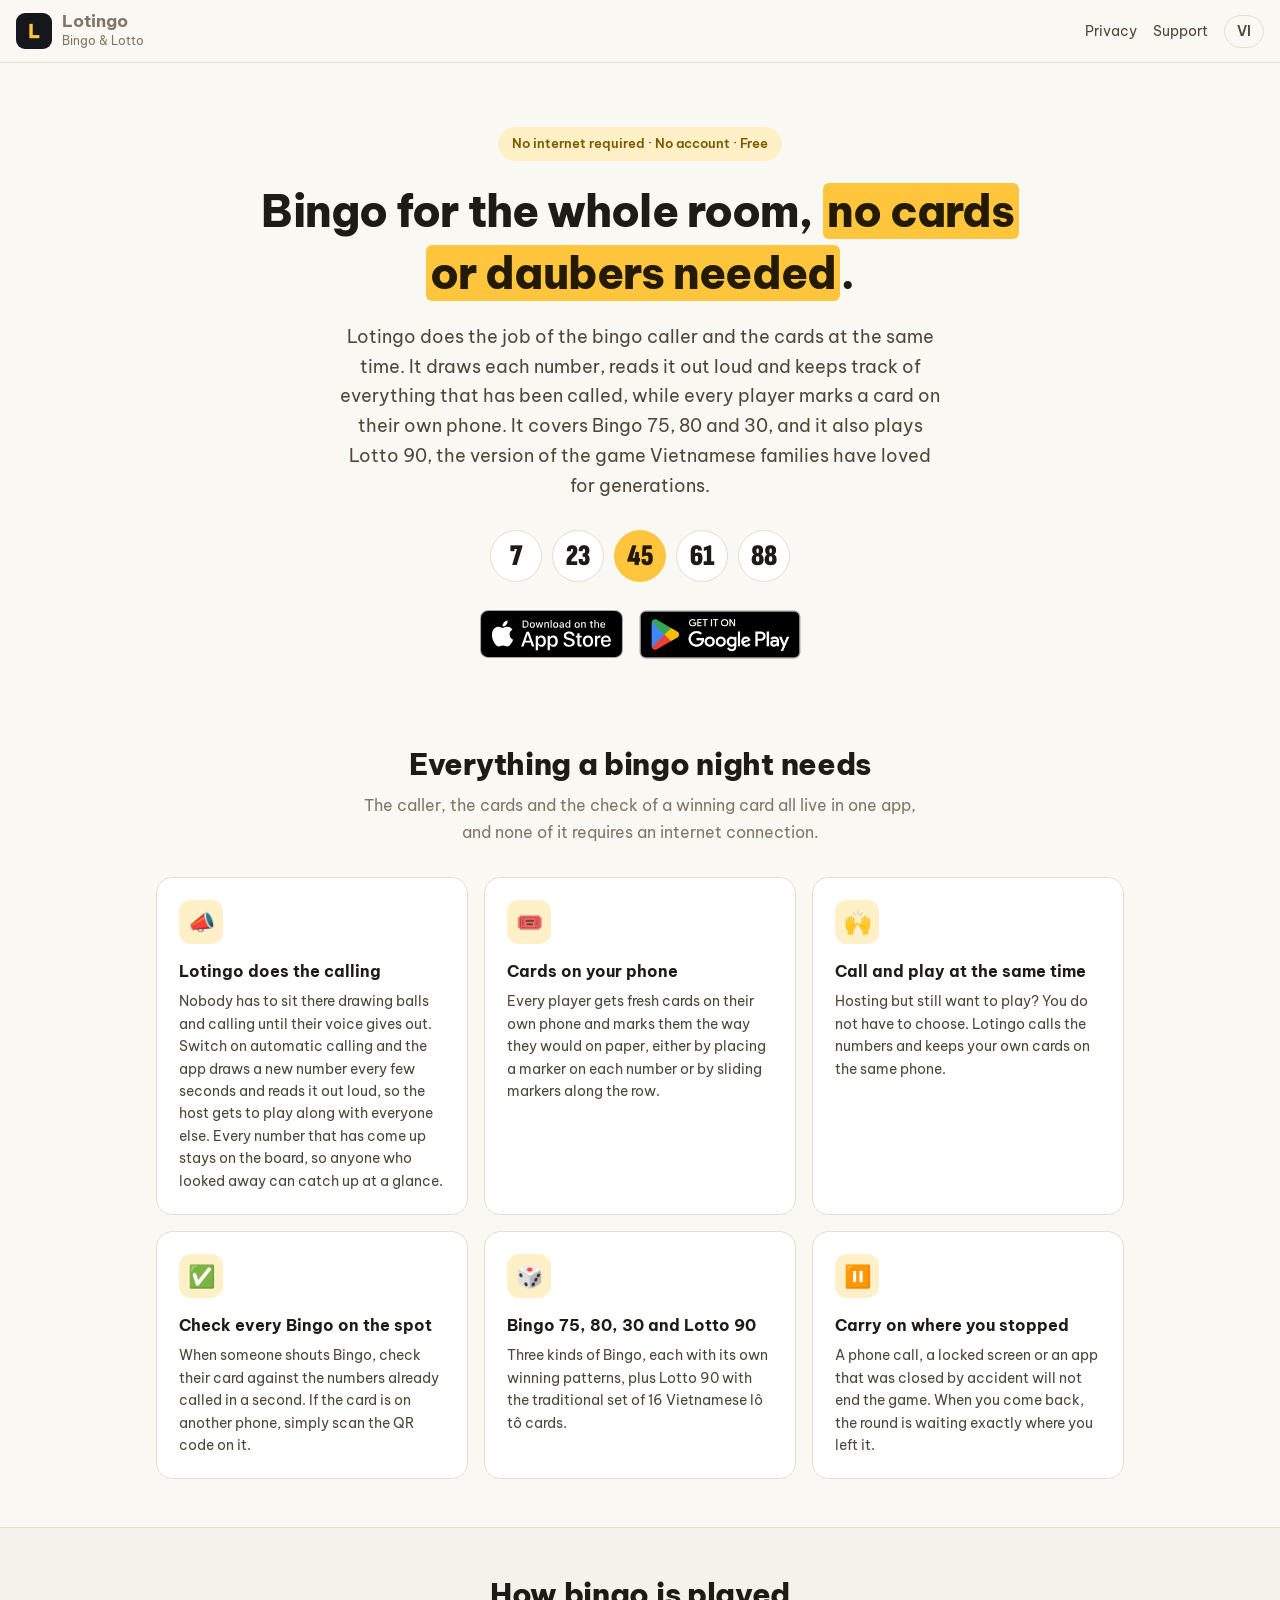
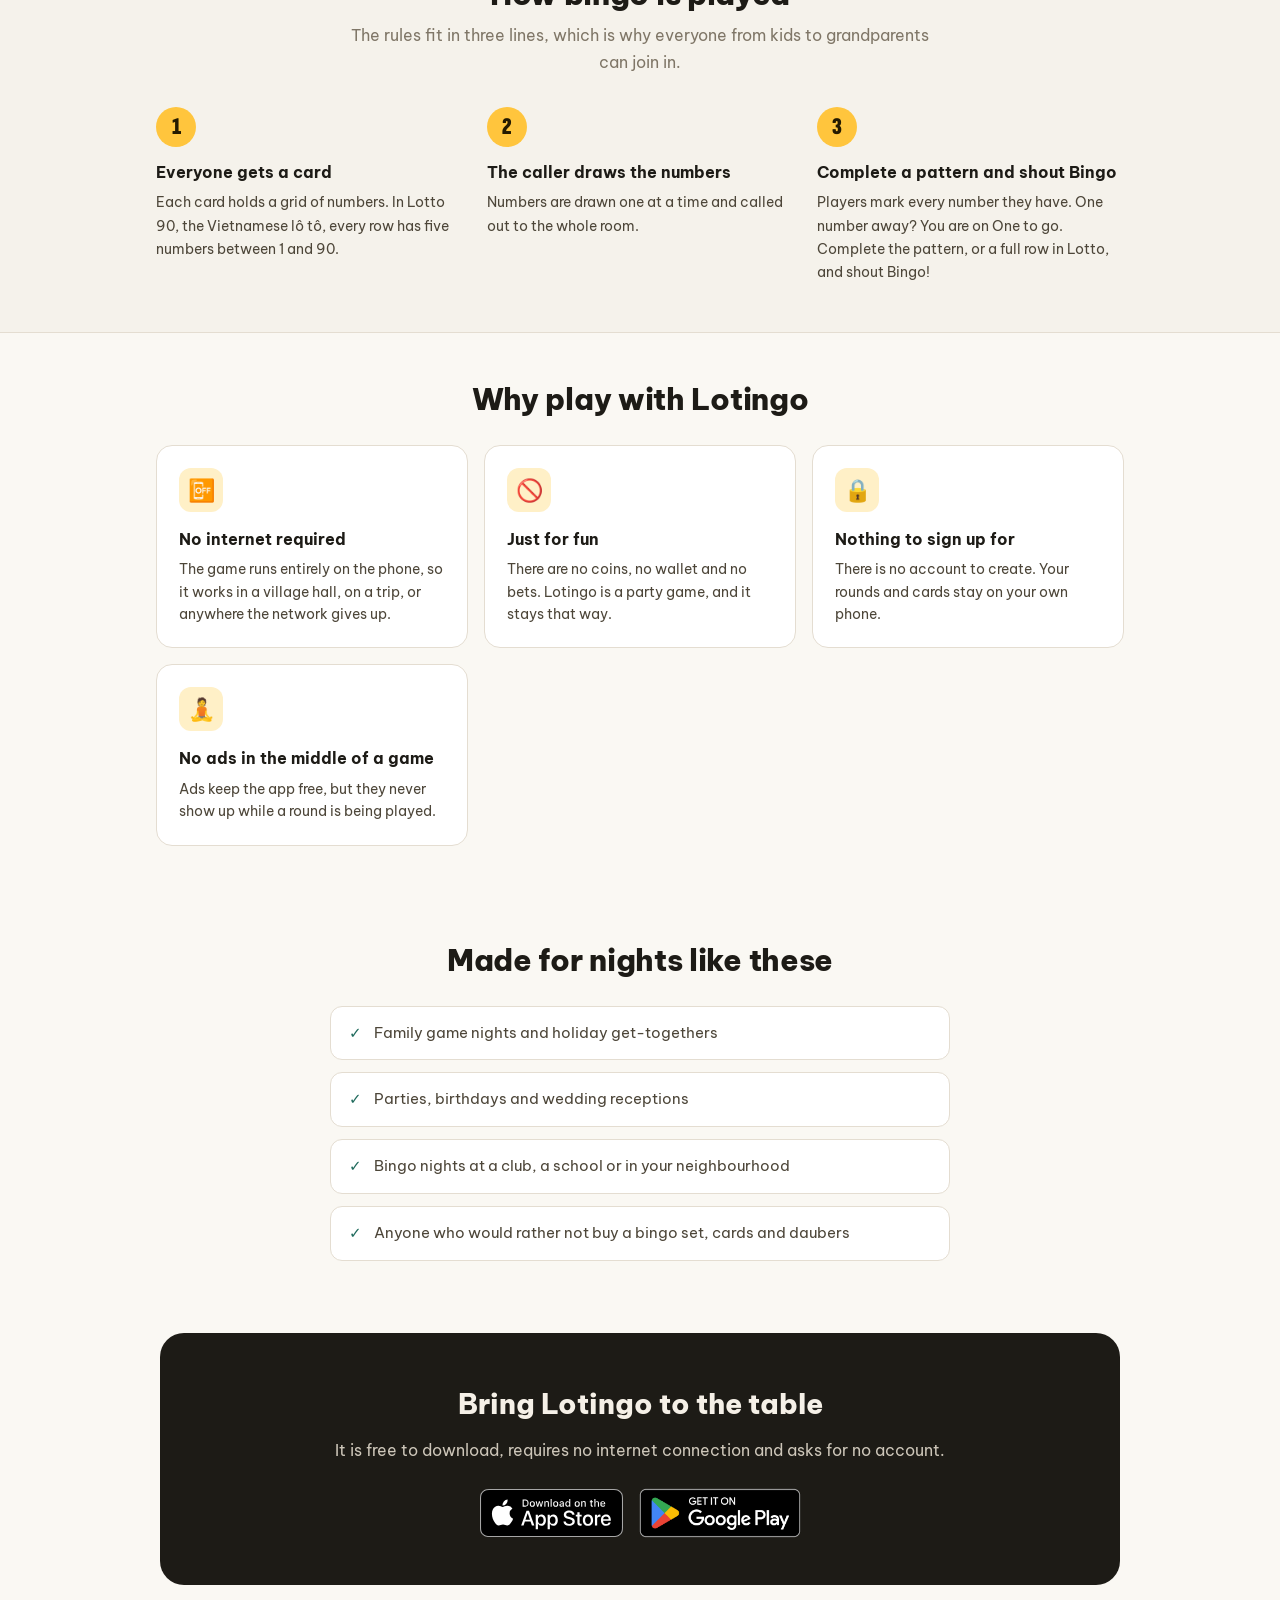
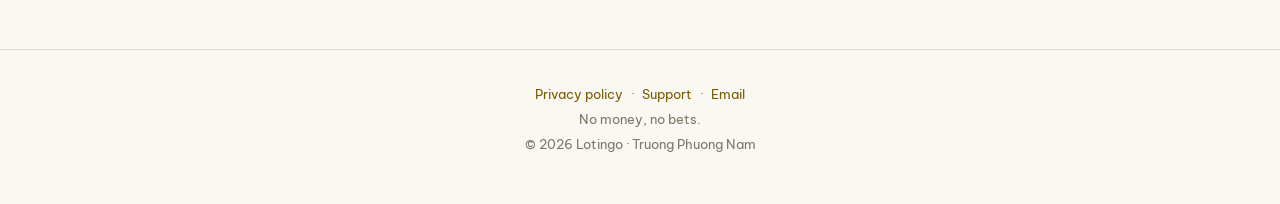
==== index.html @ 83db10ad "feat: add the home, privacy and support pages Bilingual landing page (English at /, Vietnamese at /v" ====
<!doctype html>
<html lang="en">
<head>
<meta charset="utf-8">
<meta name="viewport" content="width=device-width, initial-scale=1">
<title>Lotingo · Bingo caller and cards on your phone</title>
<meta name="description" content="Call Bingo 75, 80 and 30 and play on your phone, plus Lotto 90, the Vietnamese lô tô. No internet required, no account, and nothing to do with money.">
<meta name="theme-color" content="#faf8f3">
<meta property="og:type" content="website">
<meta property="og:title" content="Lotingo · Bingo caller and cards on your phone">
<meta property="og:description" content="Call Bingo 75, 80 and 30 and play on your phone, plus Lotto 90, the Vietnamese lô tô. No internet required, no account, and nothing to do with money.">
<meta property="og:image" content="https://lotingo-app.github.io/og-image.png">
<meta property="og:url" content="https://lotingo-app.github.io/">
<link rel="alternate" hreflang="en" href="https://lotingo-app.github.io/">
<link rel="alternate" hreflang="vi" href="https://lotingo-app.github.io/vi/">
<link rel="icon" type="image/png" href="./app-icon.png">
<link rel="apple-touch-icon" href="./app-icon.png">
<link rel="preconnect" href="https://fonts.googleapis.com">
<link rel="preconnect" href="https://fonts.gstatic.com" crossorigin>
<link rel="stylesheet" href="https://fonts.googleapis.com/css2?family=Be+Vietnam+Pro:wght@400;600;700;800&family=Sofia+Sans+Extra+Condensed:wght@900&display=swap">
<link rel="stylesheet" href="./style.css">
</head>
<body>
<header class="header">
<a class="brand" href="./index.html"><img src="./app-icon.png" alt="" width="36" height="36"><span><strong>Lotingo</strong><span>Bingo &amp; Lotto</span></span></a>
<nav class="nav"><a class="hide-sm" href="./privacy/index.html">Privacy</a><a class="hide-sm" href="./support/index.html">Support</a><a class="lang" href="./vi/index.html" hreflang="vi" lang="vi">VI</a></nav>
</header>
<section class="hero">
<span class="pill">No internet required · No account · Free</span>
<h1>Bingo for the whole room, <span class="accent">no cards or daubers needed</span>.</h1>
<p class="lead">Lotingo does the job of the bingo caller and the cards at the same time. It draws each number, reads it out loud and keeps track of everything that has been called, while every player marks a card on their own phone. It covers Bingo 75, 80 and 30, and it also plays Lotto 90, the version of the game Vietnamese families have loved for generations.</p>
<div class="balls" aria-hidden="true"><span>7</span><span>23</span><span class="drawn">45</span><span>61</span><span>88</span></div>
<div class="badges">
<a class="badge" href="https://apps.apple.com/app/idAPP_STORE_ID"><img src="./badges/app-store.svg" alt="Download on the App Store" width="144" height="48"></a>
<a class="badge play" href="https://play.google.com/store/apps/details?id=com.lotingo.app"><img src="./badges/google-play.png" alt="Get it on Google Play" width="185" height="71"></a>
</div>
</section>
<section class="section">
<h2>Everything a bingo night needs</h2>
<p class="sub">The caller, the cards and the check of a winning card all live in one app, and none of it requires an internet connection.</p>
<div class="grid">
<div class="card"><div class="icon">📣</div><h3>Lotingo does the calling</h3><p>Nobody has to sit there drawing balls and calling until their voice gives out. Switch on automatic calling and the app draws a new number every few seconds and reads it out loud, so the host gets to play along with everyone else. Every number that has come up stays on the board, so anyone who looked away can catch up at a glance.</p></div>
<div class="card"><div class="icon">🎟️</div><h3>Cards on your phone</h3><p>Every player gets fresh cards on their own phone and marks them the way they would on paper, either by placing a marker on each number or by sliding markers along the row.</p></div>
<div class="card"><div class="icon">🙌</div><h3>Call and play at the same time</h3><p>Hosting but still want to play? You do not have to choose. Lotingo calls the numbers and keeps your own cards on the same phone.</p></div>
<div class="card"><div class="icon">✅</div><h3>Check every Bingo on the spot</h3><p>When someone shouts Bingo, check their card against the numbers already called in a second. If the card is on another phone, simply scan the QR code on it.</p></div>
<div class="card"><div class="icon">🎲</div><h3>Bingo 75, 80, 30 and Lotto 90</h3><p>Three kinds of Bingo, each with its own winning patterns, plus Lotto 90 with the traditional set of 16 Vietnamese lô tô cards.</p></div>
<div class="card"><div class="icon">⏸️</div><h3>Carry on where you stopped</h3><p>A phone call, a locked screen or an app that was closed by accident will not end the game. When you come back, the round is waiting exactly where you left it.</p></div>
</div>
</section>
<div class="band"><section class="section">
<h2>How bingo is played</h2>
<p class="sub">The rules fit in three lines, which is why everyone from kids to grandparents can join in.</p>
<ol class="steps">
<li><h3>Everyone gets a card</h3><p>Each card holds a grid of numbers. In Lotto 90, the Vietnamese lô tô, every row has five numbers between 1 and 90.</p></li>
<li><h3>The caller draws the numbers</h3><p>Numbers are drawn one at a time and called out to the whole room.</p></li>
<li><h3>Complete a pattern and shout Bingo</h3><p>Players mark every number they have. One number away? You are on One to go. Complete the pattern, or a full row in Lotto, and shout Bingo!</p></li>
</ol>
</section></div>
<section class="section">
<h2>Why play with Lotingo</h2>
<div class="grid">
<div class="card"><div class="icon">📴</div><h3>No internet required</h3><p>The game runs entirely on the phone, so it works in a village hall, on a trip, or anywhere the network gives up.</p></div>
<div class="card"><div class="icon">🚫</div><h3>Just for fun</h3><p>There are no coins, no wallet and no bets. Lotingo is a party game, and it stays that way.</p></div>
<div class="card"><div class="icon">🔒</div><h3>Nothing to sign up for</h3><p>There is no account to create. Your rounds and cards stay on your own phone.</p></div>
<div class="card"><div class="icon">🧘</div><h3>No ads in the middle of a game</h3><p>Ads keep the app free, but they never show up while a round is being played.</p></div>
</div>
</section>
<section class="section">
<h2>Made for nights like these</h2>
<ul class="checks">
<li>Family game nights and holiday get-togethers</li>
<li>Parties, birthdays and wedding receptions</li>
<li>Bingo nights at a club, a school or in your neighbourhood</li>
<li>Anyone who would rather not buy a bingo set, cards and daubers</li>
</ul>
</section>
<section class="cta">
<h2>Bring Lotingo to the table</h2>
<p>It is free to download, requires no internet connection and asks for no account.</p>
<div class="badges">
<a class="badge" href="https://apps.apple.com/app/idAPP_STORE_ID"><img src="./badges/app-store.svg" alt="Download on the App Store" width="144" height="48"></a>
<a class="badge play" href="https://play.google.com/store/apps/details?id=com.lotingo.app"><img src="./badges/google-play.png" alt="Get it on Google Play" width="185" height="71"></a>
</div>
</section>
<footer class="footer">
<div class="links"><a href="./privacy/index.html">Privacy policy</a>·<a href="./support/index.html">Support</a>·<a href="mailto:phuongnamtruong.it@gmail.com">Email</a></div>
No money, no bets.<br>© 2026 Lotingo · Truong Phuong Nam
</footer>
</body>
</html>
---- style.css ----
/* Colours and fonts follow the app's design tokens (ui.designsystem). */
:root {
  --bg: #faf8f3;
  --surface: #ffffff;
  --surface-low: #f5f2eb;
  --ink: #1d1b16;
  --ink-2: #4d4639;
  --muted: #7f7667;
  --line: #e4ddd1;
  --gold: #ffc53d;
  --on-gold: #241a00;
  --gold-soft: #fff0c7;
  --gold-ink: #7a5900;
  --teal: #1f6a5c;
  --link: #7a5900;
  color-scheme: light dark;
}

@media (prefers-color-scheme: dark) {
  :root {
    --bg: #15130e;
    --surface: #1d1b16;
    --surface-low: #211f1a;
    --ink: #e9e2d6;
    --ink-2: #d0c5b4;
    --muted: #9a907f;
    --line: #3a3630;
    --gold-soft: #4a3700;
    --gold-ink: #ffdea0;
    --teal: #8dd4c3;
    --link: #ffc53d;
  }
}

* { box-sizing: border-box; margin: 0; padding: 0; }

body {
  background: var(--bg);
  color: var(--ink);
  font: 16px/1.65 "Be Vietnam Pro", system-ui, -apple-system, "Segoe UI", Roboto, sans-serif;
  -webkit-font-smoothing: antialiased;
}

a { color: var(--link); }

/* Header */
.header {
  position: sticky;
  top: 0;
  z-index: 10;
  display: flex;
  align-items: center;
  gap: 12px;
  padding: 12px 16px;
  background: color-mix(in srgb, var(--bg) 88%, transparent);
  backdrop-filter: saturate(180%) blur(12px);
  -webkit-backdrop-filter: saturate(180%) blur(12px);
  border-bottom: 1px solid var(--line);
}
.brand { display: flex; align-items: center; gap: 10px; color: var(--ink); text-decoration: none; margin-right: auto; }
.brand img { width: 36px; height: 36px; border-radius: 9px; }
.brand strong { display: block; font-size: 17px; line-height: 1.1; }
.brand span { display: block; font-size: 12px; color: var(--muted); }
.nav { display: flex; align-items: center; gap: 16px; font-size: 14px; }
.nav a { color: var(--ink-2); text-decoration: none; }
.nav a:hover { color: var(--ink); }
.nav .lang {
  border: 1px solid var(--line);
  border-radius: 999px;
  padding: 4px 12px;
  font-weight: 600;
}

/* Hero */
.hero { max-width: 820px; margin: 0 auto; padding: 64px 16px 40px; text-align: center; }
.pill {
  display: inline-block;
  margin-bottom: 20px;
  padding: 6px 14px;
  border-radius: 999px;
  background: var(--gold-soft);
  color: var(--gold-ink);
  font-size: 13px;
  font-weight: 600;
}
.hero h1 { font-size: 44px; line-height: 1.4; letter-spacing: -0.02em; font-weight: 800; margin-bottom: 18px; }
.hero h1 .accent {
  background: var(--gold);
  border-radius: 6px;
  color: var(--on-gold);
  padding: 0 4px;
  -webkit-box-decoration-break: clone;
  box-decoration-break: clone;
}
.lead { max-width: 600px; margin: 0 auto 30px; font-size: 18px; color: var(--ink-2); }

/* Drawn numbers, like the tokens of the app */
.balls { display: flex; justify-content: center; gap: 10px; margin: 0 auto 28px; flex-wrap: wrap; }
.balls span {
  width: 52px;
  height: 52px;
  border-radius: 50%;
  display: grid;
  place-items: center;
  font: 900 30px/1 "Sofia Sans Extra Condensed", "Be Vietnam Pro", sans-serif;
  background: var(--surface);
  color: var(--ink);
  border: 1px solid var(--line);
}
.balls span.drawn { background: var(--gold); color: var(--on-gold); border-color: var(--gold); }

/* Official store badges, shown at the same visible height. The Google Play PNG carries
   41px of transparent padding around a 564 x 168 badge, so it is scaled up and the padding
   is cancelled with a negative margin. */
.badges { display: flex; flex-wrap: wrap; justify-content: center; align-items: center; gap: 16px; }
.badge { display: block; line-height: 0; transition: transform .15s ease; }
.badge:hover { transform: translateY(-2px); }
.badge img { display: block; height: 48px; width: auto; }
.badge.play img { height: 71.43px; margin: -11.71px; }

/* Sections */
.section { max-width: 1000px; margin: 0 auto; padding: 48px 16px; }
.section h2 { text-align: center; font-size: 30px; line-height: 1.2; font-weight: 800; letter-spacing: -0.01em; margin-bottom: 10px; }
.section .sub { text-align: center; max-width: 580px; margin: 0 auto 32px; color: var(--muted); }
.band { background: var(--surface-low); border-top: 1px solid var(--line); border-bottom: 1px solid var(--line); }

.grid { display: grid; grid-template-columns: repeat(auto-fit, minmax(260px, 1fr)); gap: 16px; }
.card { background: var(--surface); border: 1px solid var(--line); border-radius: 16px; padding: 22px; }
.card .icon {
  width: 44px;
  height: 44px;
  border-radius: 12px;
  background: var(--gold-soft);
  display: grid;
  place-items: center;
  font-size: 22px;
  margin-bottom: 14px;
}
.card h3 { font-size: 16px; margin-bottom: 6px; }
.card p { font-size: 14px; color: var(--ink-2); line-height: 1.6; }

.steps { counter-reset: step; display: grid; grid-template-columns: repeat(auto-fit, minmax(220px, 1fr)); gap: 24px; }
.steps li { list-style: none; counter-increment: step; }
.steps li::before {
  content: counter(step);
  display: grid;
  place-items: center;
  width: 40px;
  height: 40px;
  border-radius: 50%;
  margin-bottom: 12px;
  background: var(--gold);
  color: var(--on-gold);
  font: 900 24px/1 "Sofia Sans Extra Condensed", sans-serif;
}
.steps h3 { font-size: 16px; margin-bottom: 6px; }
.steps p { font-size: 14px; color: var(--ink-2); }

.checks { max-width: 620px; margin: 0 auto; display: grid; gap: 12px; }
.checks li {
  list-style: none;
  display: flex;
  gap: 12px;
  padding: 14px 18px;
  background: var(--surface);
  border: 1px solid var(--line);
  border-radius: 12px;
  font-size: 15px;
  color: var(--ink-2);
}
.checks li::before { content: "✓"; color: var(--teal); font-weight: 800; }

.cta {
  max-width: 960px;
  margin: 24px auto 64px;
  padding: 48px 24px;
  border-radius: 24px;
  text-align: center;
  background: #1d1b16;
  color: #f5f0e7;
}
.cta h2 { font-size: 28px; font-weight: 800; margin-bottom: 10px; }
.cta p { color: #cdc6b9; margin-bottom: 26px; }

/* Text pages (privacy, support) */
.page { max-width: 720px; margin: 0 auto; padding: 16px 16px 48px; }
.page h1 { font-size: 32px; line-height: 1.2; margin: 24px 0 8px; }
.page h2 { font-size: 20px; margin: 32px 0 8px; }
.page p, .page ul { margin-bottom: 12px; }
.page ul { padding-left: 22px; }
.muted { color: var(--muted); }

/* Footer */
.footer { padding: 32px 16px 48px; border-top: 1px solid var(--line); text-align: center; color: var(--muted); font-size: 13px; line-height: 1.9; }
.footer .links a { margin: 0 8px; text-decoration: none; }

@media (max-width: 560px) {
  .hero { padding: 44px 16px 28px; }
  .hero h1 { font-size: 32px; }
  .lead { font-size: 16px; }
  .balls span { width: 44px; height: 44px; font-size: 26px; }
  .section h2 { font-size: 24px; }
  .nav { gap: 12px; }
  .nav .hide-sm { display: none; }
}

.section h2 + .grid, .section h2 + .checks { margin-top: 28px; }

/* Support page */
.intro { font-size: 18px; color: var(--ink-2); }
.contact {
  display: flex;
  gap: 18px;
  align-items: flex-start;
  margin: 24px 0 8px;
  padding: 24px;
  border-radius: 20px;
  background: var(--gold-soft);
  border: 1px solid color-mix(in srgb, var(--gold) 45%, transparent);
}
.contact-icon {
  flex: 0 0 auto;
  width: 52px;
  height: 52px;
  border-radius: 14px;
  display: grid;
  place-items: center;
  font-size: 26px;
  background: var(--gold);
}
.page .contact h2 { margin: 0 0 6px; font-size: 20px; }
.page .contact p { color: var(--ink-2); margin-bottom: 16px; }
.button {
  display: inline-block;
  padding: 12px 22px;
  border-radius: 999px;
  background: var(--ink);
  color: var(--bg);
  font-weight: 700;
  text-decoration: none;
}
.button:hover { opacity: .9; }
.page .contact .contact-mail { margin: 10px 0 0; font-size: 14px; }
.faqs { display: grid; gap: 10px; }
.faq { background: var(--surface); border: 1px solid var(--line); border-radius: 14px; }
.faq summary {
  list-style: none;
  cursor: pointer;
  display: flex;
  justify-content: space-between;
  gap: 16px;
  padding: 16px 18px;
  font-weight: 600;
}
.faq summary::-webkit-details-marker { display: none; }
.faq summary::after { content: "+"; display: inline-block; font-size: 22px; line-height: 1; color: var(--muted); transition: transform .2s ease; }
.faq[open] summary::after { transform: rotate(45deg); }
.page .faq p { margin: 0; padding: 0 18px 16px; color: var(--ink-2); }

@media (max-width: 560px) {
  .contact { flex-direction: column; padding: 20px; }
}
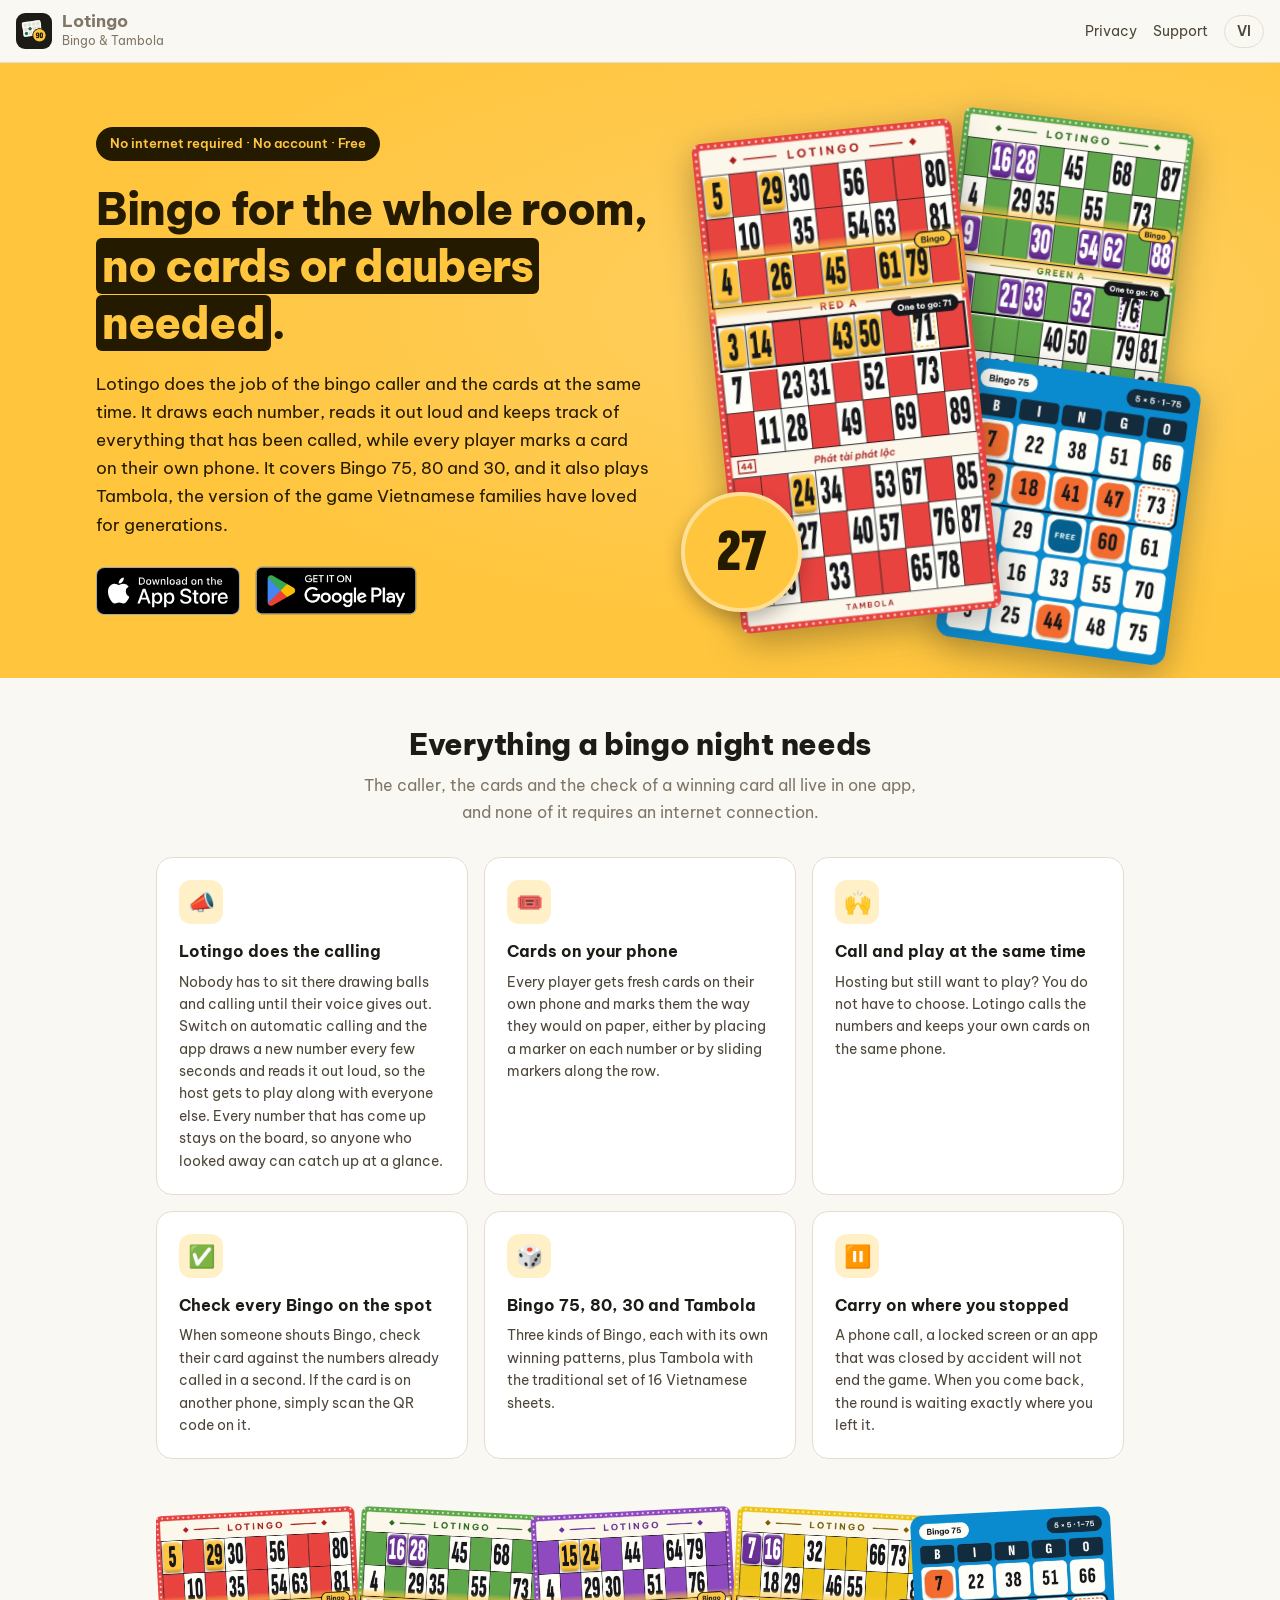
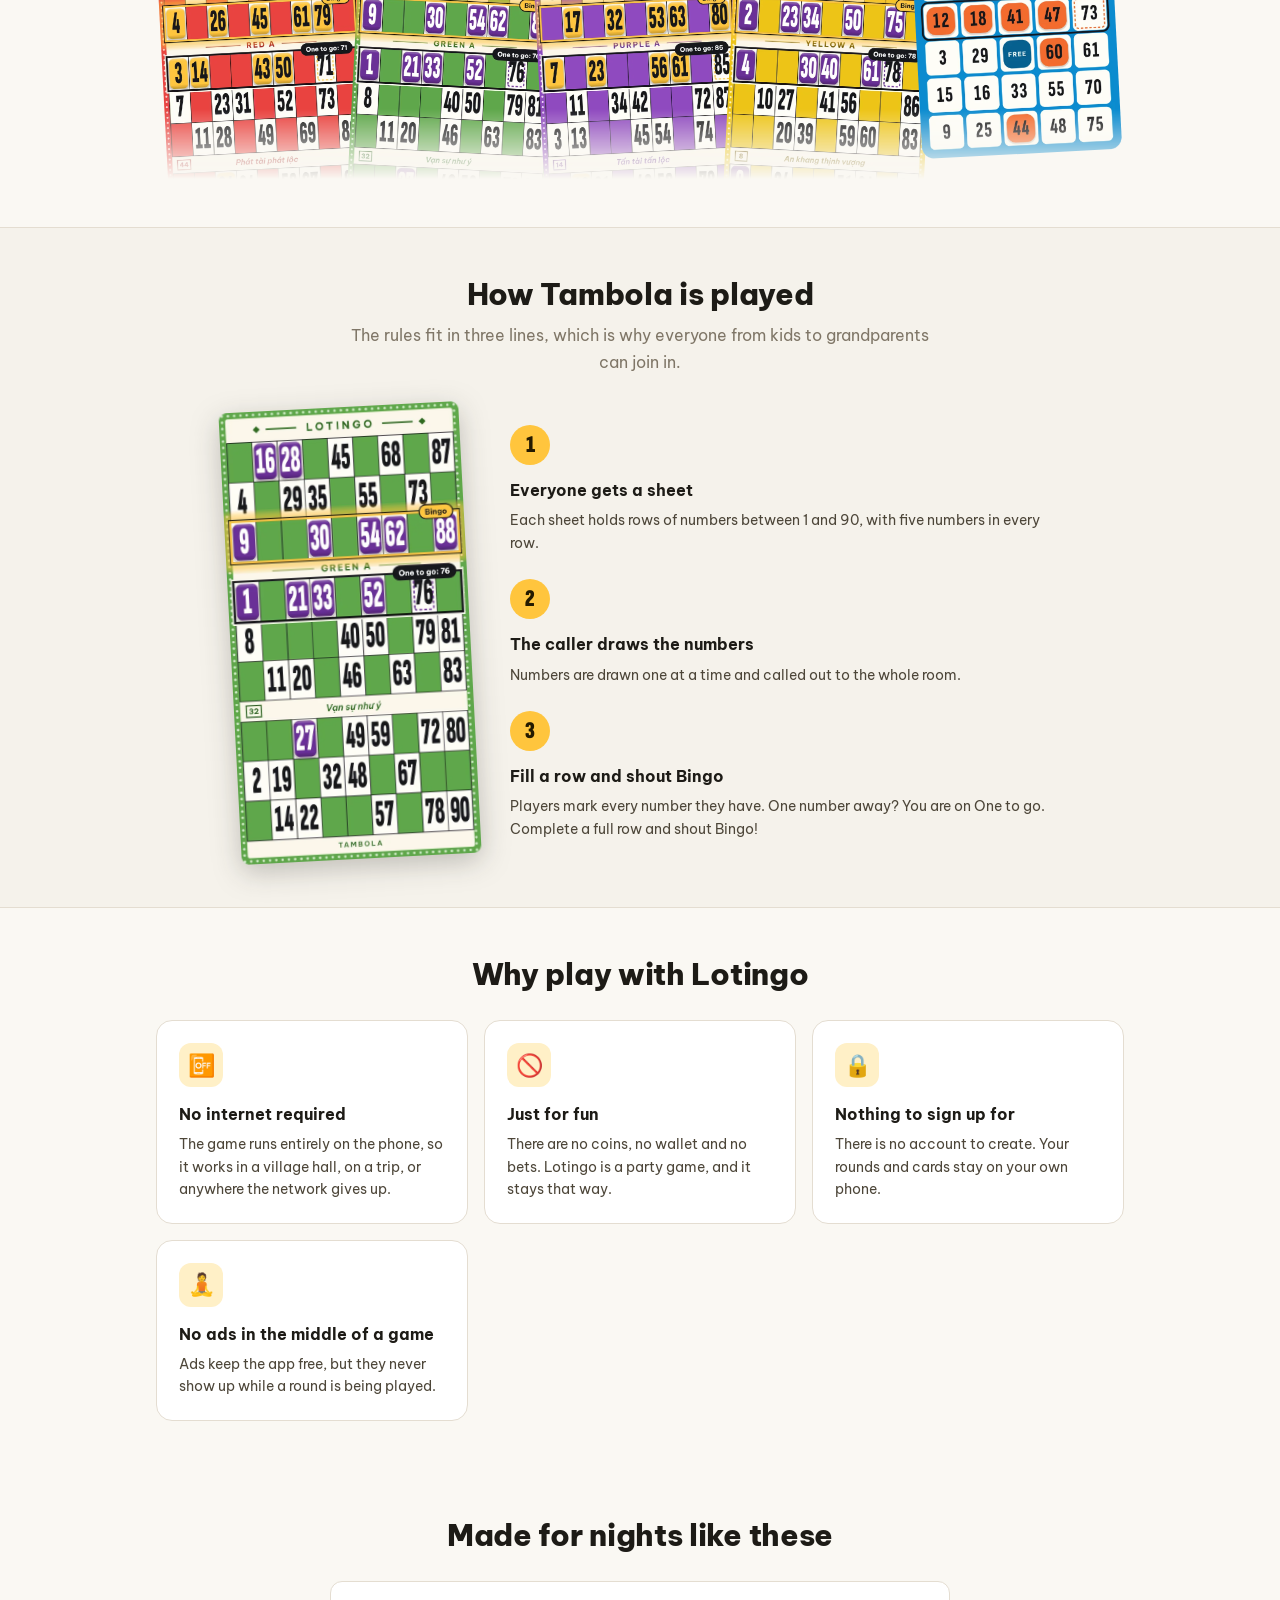
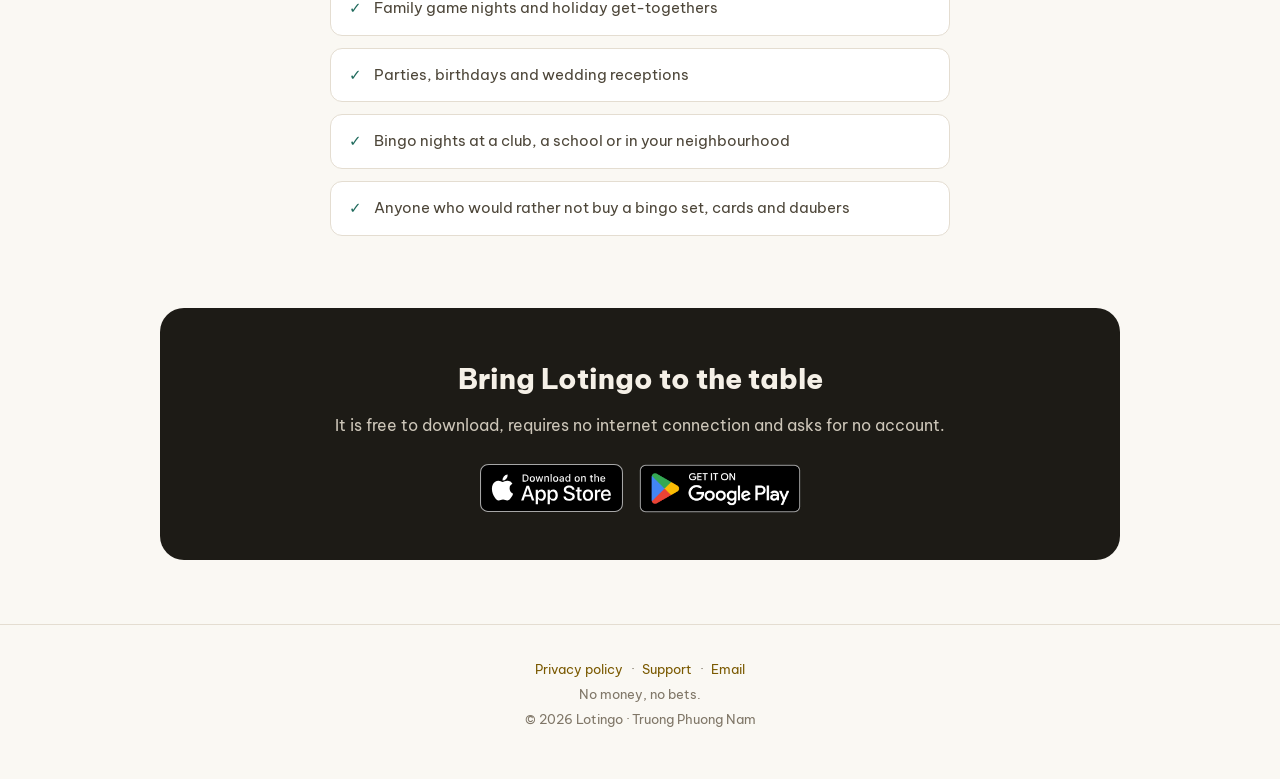
==== commit ae71b57d: "feat: use the official icon, sheet art and tambola wording Link the App Store listing, lead the art " ====
--- a/index.html
+++ b/index.html
@@ -4,11 +4,11 @@
 <meta charset="utf-8">
 <meta name="viewport" content="width=device-width, initial-scale=1">
 <title>Lotingo · Bingo caller and cards on your phone</title>
-<meta name="description" content="Call Bingo 75, 80 and 30 and play on your phone, plus Lotto 90, the Vietnamese lô tô. No internet required, no account, and nothing to do with money.">
+<meta name="description" content="Call Bingo 75, 80 and 30 and play on your phone, plus Tambola (Vietnamese bingo). No internet required, no account, and nothing to do with money.">
 <meta name="theme-color" content="#faf8f3">
 <meta property="og:type" content="website">
 <meta property="og:title" content="Lotingo · Bingo caller and cards on your phone">
-<meta property="og:description" content="Call Bingo 75, 80 and 30 and play on your phone, plus Lotto 90, the Vietnamese lô tô. No internet required, no account, and nothing to do with money.">
+<meta property="og:description" content="Call Bingo 75, 80 and 30 and play on your phone, plus Tambola (Vietnamese bingo). No internet required, no account, and nothing to do with money.">
 <meta property="og:image" content="https://lotingo-app.github.io/og-image.png">
 <meta property="og:url" content="https://lotingo-app.github.io/">
 <link rel="alternate" hreflang="en" href="https://lotingo-app.github.io/">
@@ -19,22 +19,33 @@
 <link rel="preconnect" href="https://fonts.gstatic.com" crossorigin>
 <link rel="stylesheet" href="https://fonts.googleapis.com/css2?family=Be+Vietnam+Pro:wght@400;600;700;800&family=Sofia+Sans+Extra+Condensed:wght@900&display=swap">
 <link rel="stylesheet" href="./style.css">
+<script>
+try {
+  var chosen = localStorage.getItem("lotingo-lang");
+  var langs = navigator.languages || [navigator.language || ""];
+  if (chosen === "vi" || (!chosen && /^vi\b/i.test(langs[0] || ""))) {
+    location.replace("/vi" + location.pathname + location.search + location.hash);
+  }
+} catch (e) {}
+</script>
 </head>
 <body>
 <header class="header">
-<a class="brand" href="./index.html"><img src="./app-icon.png" alt="" width="36" height="36"><span><strong>Lotingo</strong><span>Bingo &amp; Lotto</span></span></a>
-<nav class="nav"><a class="hide-sm" href="./privacy/index.html">Privacy</a><a class="hide-sm" href="./support/index.html">Support</a><a class="lang" href="./vi/index.html" hreflang="vi" lang="vi">VI</a></nav>
+<a class="brand" href="./"><img src="./app-icon.png" alt="" width="36" height="36"><span><strong>Lotingo</strong><span>Bingo &amp; Tambola</span></span></a>
+<nav class="nav"><a class="hide-sm" href="./privacy/">Privacy</a><a class="hide-sm" href="./support/">Support</a><a class="lang" href="./vi/" hreflang="vi" lang="vi">VI</a></nav>
 </header>
-<section class="hero">
+<div class="hero-band"><section class="hero">
+<div class="hero-text">
 <span class="pill">No internet required · No account · Free</span>
 <h1>Bingo for the whole room, <span class="accent">no cards or daubers needed</span>.</h1>
-<p class="lead">Lotingo does the job of the bingo caller and the cards at the same time. It draws each number, reads it out loud and keeps track of everything that has been called, while every player marks a card on their own phone. It covers Bingo 75, 80 and 30, and it also plays Lotto 90, the version of the game Vietnamese families have loved for generations.</p>
-<div class="balls" aria-hidden="true"><span>7</span><span>23</span><span class="drawn">45</span><span>61</span><span>88</span></div>
+<p class="lead">Lotingo does the job of the bingo caller and the cards at the same time. It draws each number, reads it out loud and keeps track of everything that has been called, while every player marks a card on their own phone. It covers Bingo 75, 80 and 30, and it also plays Tambola, the version of the game Vietnamese families have loved for generations.</p>
 <div class="badges">
-<a class="badge" href="https://apps.apple.com/app/idAPP_STORE_ID"><img src="./badges/app-store.svg" alt="Download on the App Store" width="144" height="48"></a>
+<a class="badge" href="https://apps.apple.com/app/id6825413220"><img src="./badges/app-store.svg" alt="Download on the App Store" width="144" height="48"></a>
 <a class="badge play" href="https://play.google.com/store/apps/details?id=com.lotingo.app"><img src="./badges/google-play.png" alt="Get it on Google Play" width="185" height="71"></a>
 </div>
-</section>
+</div>
+<div class="hero-art"><img class="a1" src="./art/en/xanhla.webp" alt="" width="640" height="1205"><img class="a2" src="./art/en/bingo.webp" alt="" width="640" height="778"><img class="a3" src="./art/en/do.webp" alt="A Tambola sheet with a row of marked numbers" width="640" height="1205"><span class="token" aria-hidden="true">27</span></div>
+</section></div>
 <section class="section">
 <h2>Everything a bingo night needs</h2>
 <p class="sub">The caller, the cards and the check of a winning card all live in one app, and none of it requires an internet connection.</p>
@@ -43,18 +54,21 @@
 <div class="card"><div class="icon">🎟️</div><h3>Cards on your phone</h3><p>Every player gets fresh cards on their own phone and marks them the way they would on paper, either by placing a marker on each number or by sliding markers along the row.</p></div>
 <div class="card"><div class="icon">🙌</div><h3>Call and play at the same time</h3><p>Hosting but still want to play? You do not have to choose. Lotingo calls the numbers and keeps your own cards on the same phone.</p></div>
 <div class="card"><div class="icon">✅</div><h3>Check every Bingo on the spot</h3><p>When someone shouts Bingo, check their card against the numbers already called in a second. If the card is on another phone, simply scan the QR code on it.</p></div>
-<div class="card"><div class="icon">🎲</div><h3>Bingo 75, 80, 30 and Lotto 90</h3><p>Three kinds of Bingo, each with its own winning patterns, plus Lotto 90 with the traditional set of 16 Vietnamese lô tô cards.</p></div>
+<div class="card"><div class="icon">🎲</div><h3>Bingo 75, 80, 30 and Tambola</h3><p>Three kinds of Bingo, each with its own winning patterns, plus Tambola with the traditional set of 16 Vietnamese sheets.</p></div>
 <div class="card"><div class="icon">⏸️</div><h3>Carry on where you stopped</h3><p>A phone call, a locked screen or an app that was closed by accident will not end the game. When you come back, the round is waiting exactly where you left it.</p></div>
 </div>
+<div class="strip" role="img" aria-label="Four traditional Tambola sheets and a Bingo 75 card"><img class="" src="./art/en/do.webp" alt="" width="640" height="1205" loading="lazy"><img class="" src="./art/en/xanhla.webp" alt="" width="640" height="1205" loading="lazy"><img class="" src="./art/en/tim.webp" alt="" width="640" height="1205" loading="lazy"><img class="" src="./art/en/vang.webp" alt="" width="640" height="1205" loading="lazy"><img class="" src="./art/en/bingo.webp" alt="" width="640" height="778" loading="lazy"></div>
 </section>
 <div class="band"><section class="section">
-<h2>How bingo is played</h2>
+<h2>How Tambola is played</h2>
 <p class="sub">The rules fit in three lines, which is why everyone from kids to grandparents can join in.</p>
+<div class="how"><img class="how-art" src="./art/en/xanhla.webp" alt="A Tambola sheet" width="640" height="1205" loading="lazy">
 <ol class="steps">
-<li><h3>Everyone gets a card</h3><p>Each card holds a grid of numbers. In Lotto 90, the Vietnamese lô tô, every row has five numbers between 1 and 90.</p></li>
+<li><h3>Everyone gets a sheet</h3><p>Each sheet holds rows of numbers between 1 and 90, with five numbers in every row.</p></li>
 <li><h3>The caller draws the numbers</h3><p>Numbers are drawn one at a time and called out to the whole room.</p></li>
-<li><h3>Complete a pattern and shout Bingo</h3><p>Players mark every number they have. One number away? You are on One to go. Complete the pattern, or a full row in Lotto, and shout Bingo!</p></li>
+<li><h3>Fill a row and shout Bingo</h3><p>Players mark every number they have. One number away? You are on One to go. Complete a full row and shout Bingo!</p></li>
 </ol>
+</div>
 </section></div>
 <section class="section">
 <h2>Why play with Lotingo</h2>
@@ -78,13 +92,18 @@
 <h2>Bring Lotingo to the table</h2>
 <p>It is free to download, requires no internet connection and asks for no account.</p>
 <div class="badges">
-<a class="badge" href="https://apps.apple.com/app/idAPP_STORE_ID"><img src="./badges/app-store.svg" alt="Download on the App Store" width="144" height="48"></a>
+<a class="badge" href="https://apps.apple.com/app/id6825413220"><img src="./badges/app-store.svg" alt="Download on the App Store" width="144" height="48"></a>
 <a class="badge play" href="https://play.google.com/store/apps/details?id=com.lotingo.app"><img src="./badges/google-play.png" alt="Get it on Google Play" width="185" height="71"></a>
 </div>
 </section>
 <footer class="footer">
-<div class="links"><a href="./privacy/index.html">Privacy policy</a>·<a href="./support/index.html">Support</a>·<a href="mailto:phuongnamtruong.it@gmail.com">Email</a></div>
+<div class="links"><a href="./privacy/">Privacy policy</a>·<a href="./support/">Support</a>·<a href="mailto:phuongnamtruong.it@gmail.com">Email</a></div>
 No money, no bets.<br>© 2026 Lotingo · Truong Phuong Nam
 </footer>
+<script>
+document.querySelector(".nav .lang").addEventListener("click", function (e) {
+  try { localStorage.setItem("lotingo-lang", e.currentTarget.getAttribute("hreflang")); } catch (err) {}
+});
+</script>
 </body>
 </html>
--- a/style.css
+++ b/style.css
@@ -71,43 +71,62 @@
   font-weight: 600;
 }
 
-/* Hero */
-.hero { max-width: 820px; margin: 0 auto; padding: 64px 16px 40px; text-align: center; }
+/* Hero. Stays gold in both themes, like the store art. */
+.hero-band { background: radial-gradient(ellipse at 70% 40%, color-mix(in srgb, var(--gold) 82%, #fff) 0%, var(--gold) 62%); color: var(--on-gold); overflow: hidden; }
+.hero { max-width: 1120px; margin: 0 auto; padding: 56px 16px; display: grid; grid-template-columns: minmax(0, 1.1fr) minmax(0, 1fr); gap: 32px; align-items: center; }
 .pill {
   display: inline-block;
   margin-bottom: 20px;
   padding: 6px 14px;
   border-radius: 999px;
-  background: var(--gold-soft);
-  color: var(--gold-ink);
+  background: var(--on-gold);
+  color: var(--gold);
   font-size: 13px;
   font-weight: 600;
 }
-.hero h1 { font-size: 44px; line-height: 1.4; letter-spacing: -0.02em; font-weight: 800; margin-bottom: 18px; }
+.hero h1 { font-size: 44px; line-height: 1.3; letter-spacing: -0.02em; font-weight: 800; margin-bottom: 18px; }
 .hero h1 .accent {
-  background: var(--gold);
+  background: var(--on-gold);
   border-radius: 6px;
-  color: var(--on-gold);
-  padding: 0 4px;
+  color: var(--gold);
+  padding: 0 6px;
   -webkit-box-decoration-break: clone;
   box-decoration-break: clone;
 }
-.lead { max-width: 600px; margin: 0 auto 30px; font-size: 18px; color: var(--ink-2); }
-
-/* Drawn numbers, like the tokens of the app */
-.balls { display: flex; justify-content: center; gap: 10px; margin: 0 auto 28px; flex-wrap: wrap; }
-.balls span {
-  width: 52px;
-  height: 52px;
+.lead { margin-bottom: 28px; font-size: 17px; }
+.hero .badges { justify-content: flex-start; }
+
+/* Sheets as the app draws them, with a drawn token */
+.hero-art { position: relative; aspect-ratio: 1 / 1; }
+.hero-art img { position: absolute; height: auto; filter: drop-shadow(0 10px 18px rgba(29, 27, 22, .35)); }
+.hero-art .a1 { width: 46%; right: 3%; top: 0; transform: rotate(7deg); }
+.hero-art .a2 { width: 46%; right: 0; top: 50%; transform: rotate(8deg); }
+.hero-art .a3 { width: 52%; left: 7%; top: 2%; transform: rotate(-6deg); }
+.token {
+  position: absolute;
+  left: 0;
+  bottom: 2%;
+  width: 24%;
+  aspect-ratio: 1;
   border-radius: 50%;
   display: grid;
   place-items: center;
-  font: 900 30px/1 "Sofia Sans Extra Condensed", "Be Vietnam Pro", sans-serif;
-  background: var(--surface);
-  color: var(--ink);
-  border: 1px solid var(--line);
-}
-.balls span.drawn { background: var(--gold); color: var(--on-gold); border-color: var(--gold); }
+  font: 900 clamp(32px, 6vw, 60px)/1 "Sofia Sans Extra Condensed", "Be Vietnam Pro", sans-serif;
+  background: var(--gold);
+  color: var(--on-gold);
+  border: 4px solid color-mix(in srgb, var(--gold) 55%, #fff);
+  box-shadow: 0 8px 18px rgba(29, 27, 22, .3);
+}
+
+/* A fan of sheets, cut off at the bottom so the head and the first rows show */
+.strip { display: flex; justify-content: center; margin-top: 40px; height: 280px; overflow: hidden; -webkit-mask-image: linear-gradient(#000 75%, transparent); mask-image: linear-gradient(#000 75%, transparent); }
+.strip img { flex: 0 1 200px; min-width: 0; width: 200px; height: auto; align-self: flex-start; margin: 12px -6px 0; }
+.strip img:nth-child(odd) { transform: rotate(-3deg); }
+.strip img:nth-child(even) { transform: rotate(3deg); }
+
+.how { display: grid; grid-template-columns: 240px minmax(0, 1fr); gap: 40px; align-items: center; max-width: 820px; margin: 0 auto; }
+.how-art { width: 100%; height: auto; transform: rotate(-3deg); filter: drop-shadow(0 8px 14px rgba(29, 27, 22, .25)); }
+.how .steps { grid-template-columns: 1fr; }
 
 /* Official store badges, shown at the same visible height. The Google Play PNG carries
    41px of transparent padding around a 564 x 168 badge, so it is scaled up and the padding
@@ -194,11 +213,18 @@
 .footer { padding: 32px 16px 48px; border-top: 1px solid var(--line); text-align: center; color: var(--muted); font-size: 13px; line-height: 1.9; }
 .footer .links a { margin: 0 8px; text-decoration: none; }
 
+@media (max-width: 820px) {
+  .hero { grid-template-columns: minmax(0, 1fr); padding: 40px 16px; }
+  .hero-art { width: 100%; max-width: 420px; margin: 0 auto; }
+  .how { grid-template-columns: minmax(0, 1fr); }
+  .how-art { width: 180px; margin: 0 auto; }
+  .strip { height: 190px; }
+}
+
 @media (max-width: 560px) {
-  .hero { padding: 44px 16px 28px; }
   .hero h1 { font-size: 32px; }
+  .strip img:nth-child(4), .strip img:nth-child(5) { display: none; }
   .lead { font-size: 16px; }
-  .balls span { width: 44px; height: 44px; font-size: 26px; }
   .section h2 { font-size: 24px; }
   .nav { gap: 12px; }
   .nav .hide-sm { display: none; }
